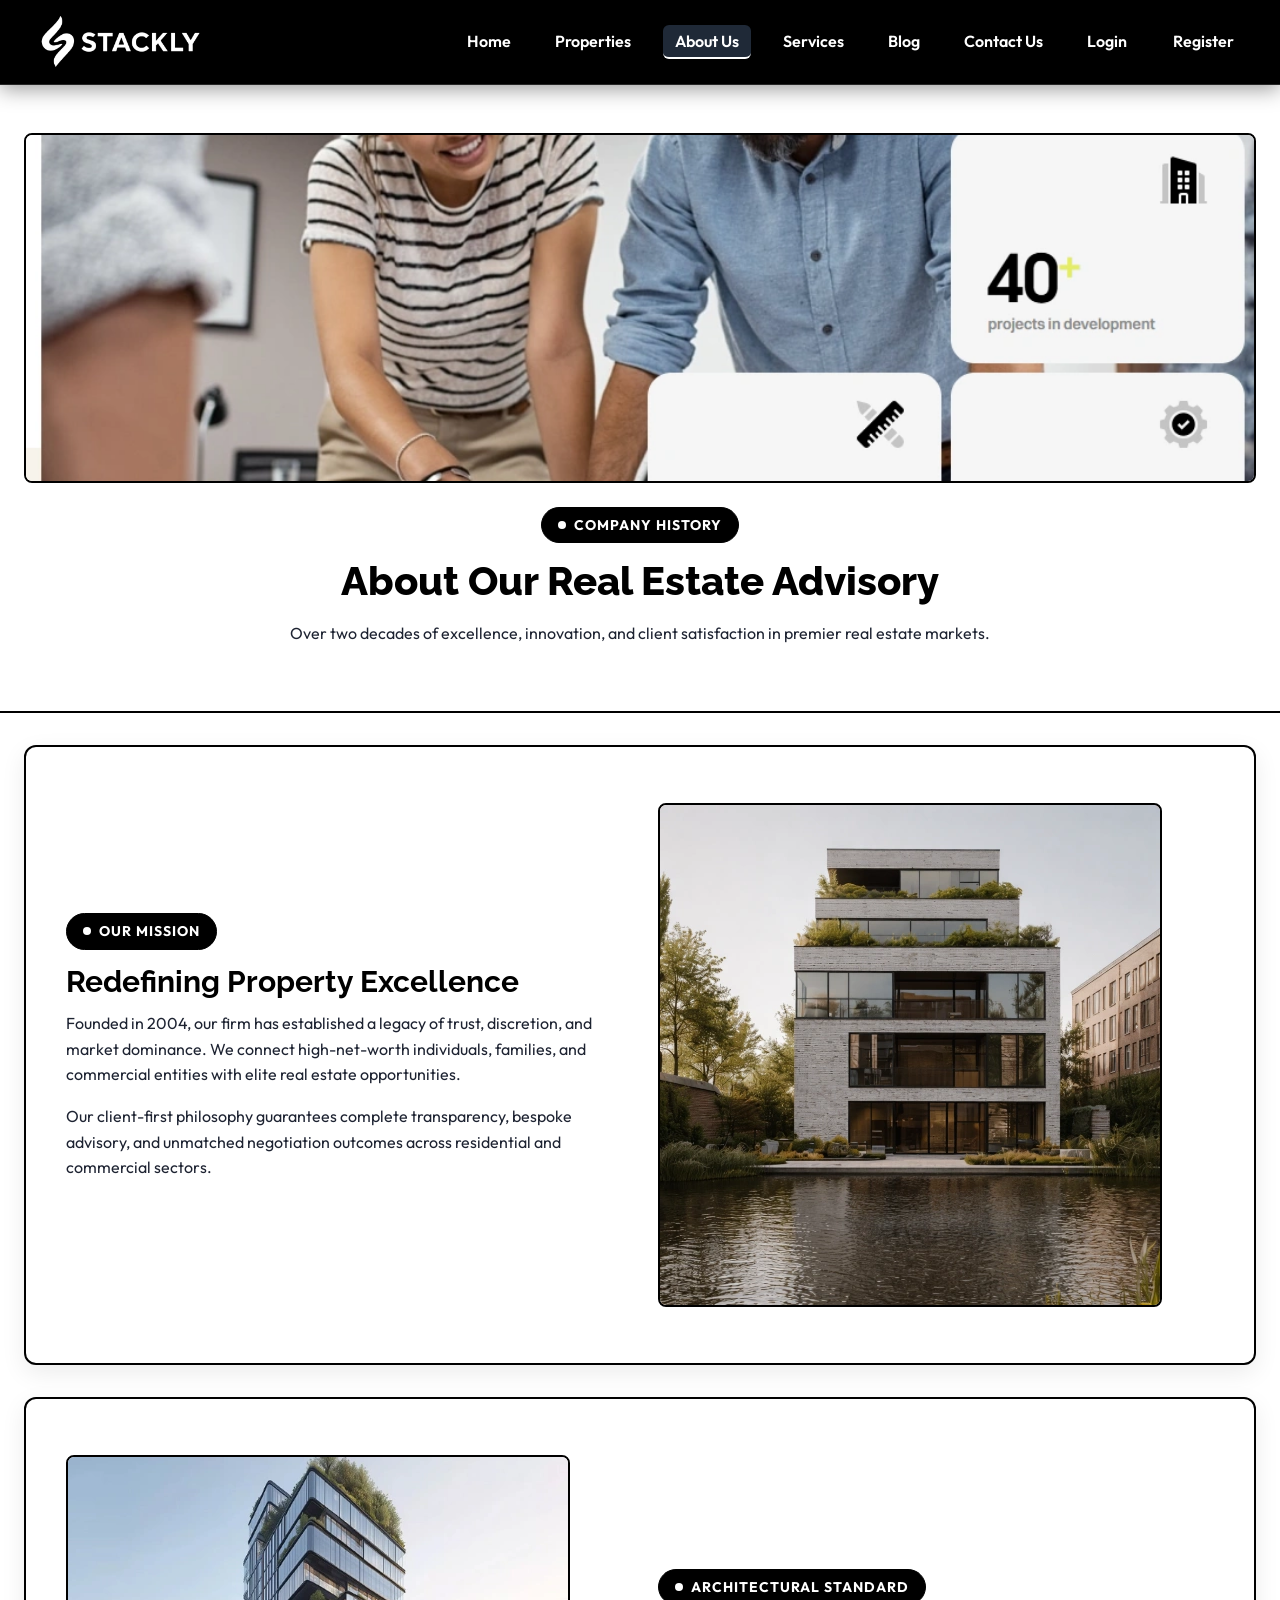
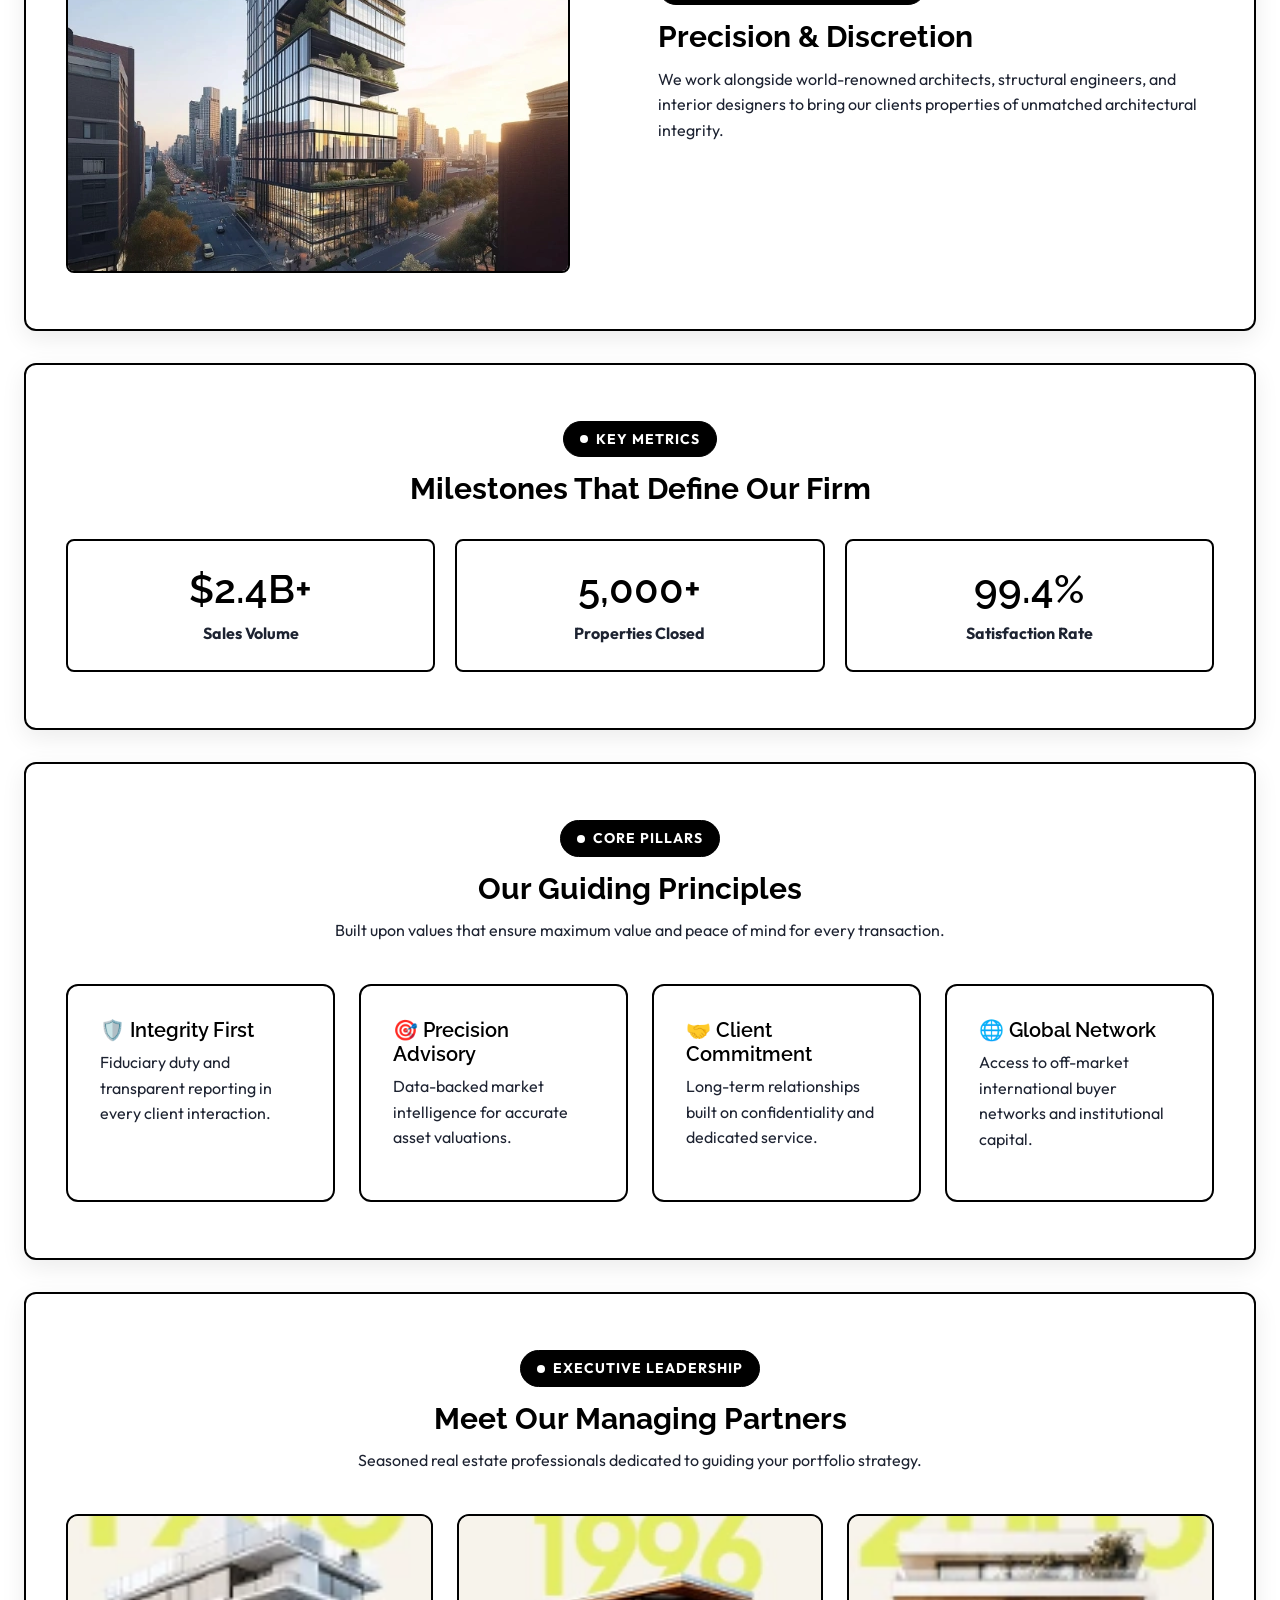
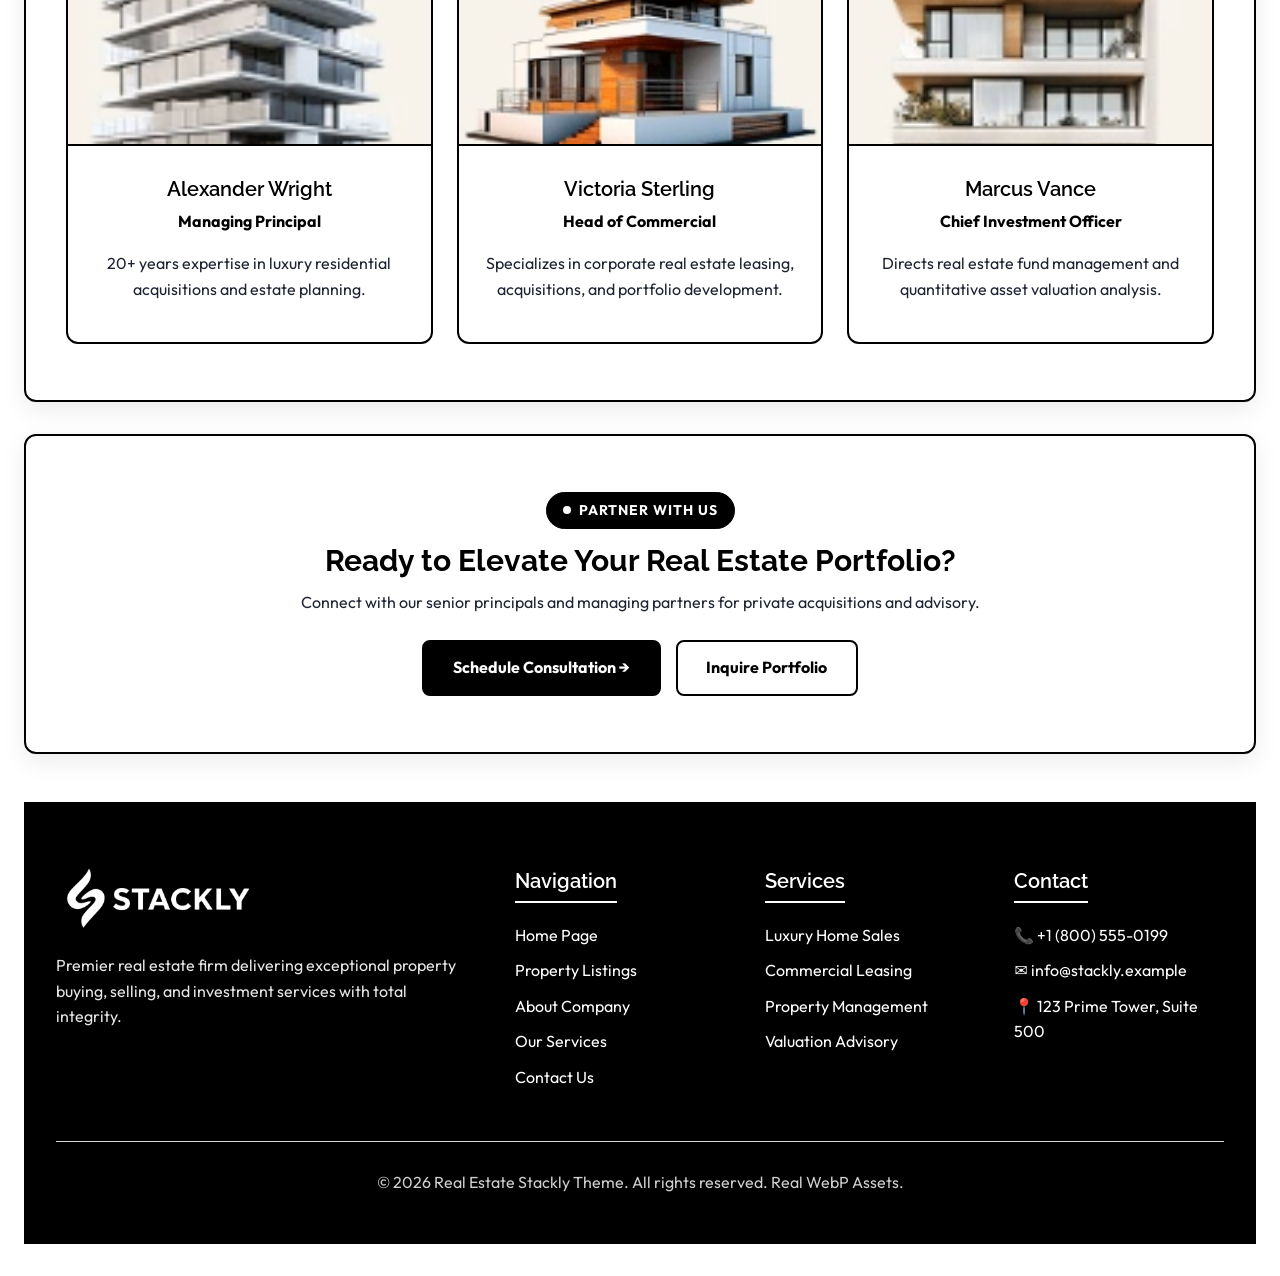
==== about.html @ 95598118 "Add files via upload" ====
<!DOCTYPE html>
<html lang="en">
<head>
    <meta charset="UTF-8">
    <meta name="viewport" content="width=device-width, initial-scale=1.0">
    <title>About Us - Stackly Real Estate</title>
    <link rel="stylesheet" href="style.css">
</head>
<body>

<div class="site-wrapper">

    

    <!-- SECTION 1: STICKY HEADER -->
    <header class="site-header">
        <div class="header-container">
            <a href="index.html">
                <img src="logo_0895.webp" alt="Stackly Real Estate Logo" class="site-logo-img">
            </a>

            <button class="mobile-nav-toggle" onclick="toggleMobileNav()" aria-label="Toggle Navigation" aria-expanded="false">&#9776;</button>

            <nav class="main-navigation" aria-label="Primary Menu">
                <ul>
                    <li><a href="index.html">Home</a></li>
                    <li><a href="properties.html">Properties</a></li>
                    <li><a href="about.html" class="active">About Us</a></li>
                    <li><a href="services.html">Services</a></li>
                    <li><a href="blog.html">Blog</a></li>
                    <li><a href="contact.html">Contact Us</a></li>
                    <li><a href="login.html">Login</a></li>
                    <li><a href="register.html" class="btn-primary">Register</a></li>
                </ul>
            </nav>
        </div>
    </header>

    <!-- SECTION 2: PAGE HEADER BANNER WITH REAL WEBP HERO -->
    <section class="page-header-banner">
        <img src="images/about_hero.webp" alt="About Hero" class="img-fluid" style="margin: 0 auto 1.5rem auto; max-height: 350px; width: 100%; object-fit: cover;">
        <div class="section-tag">
            <div></div>
            Company History
        </div>
        <h1>About Our Real Estate Advisory</h1>
        <p>Over two decades of excellence, innovation, and client satisfaction in premier real estate markets.</p>
    </section>

    <main class="site-main">

        <!-- SECTION 3: COMPANY MISSION BLOCK (REAL WEBP IMAGE) -->
        <section class="section-block">
            <div class="about-grid">
                <div>
                    <div class="section-tag">
                        <div></div>
                        Our Mission
                    </div>
                    <h2>Redefining Property Excellence</h2>
                    <p>Founded in 2004, our firm has established a legacy of trust, discretion, and market dominance. We connect high-net-worth individuals, families, and commercial entities with elite real estate opportunities.</p>
                    <p>Our client-first philosophy guarantees complete transparency, bespoke advisory, and unmatched negotiation outcomes across residential and commercial sectors.</p>
                </div>
                <div>
                    <img src="images/about_1.webp" alt="20+ Years Excellence" class="img-fluid">
                </div>
            </div>
        </section>

        <!-- SECTION 4: ARCHITECTURE & LEGACY (REAL WEBP IMAGE) -->
        <section class="section-block">
            <div class="about-grid">
                <div>
                    <img src="images/about_2.webp" alt="Architectural Mastery" class="img-fluid">
                </div>
                <div>
                    <div class="section-tag">
                        <div></div>
                        Architectural Standard
                    </div>
                    <h2>Precision & Discretion</h2>
                    <p>We work alongside world-renowned architects, structural engineers, and interior designers to bring our clients properties of unmatched architectural integrity.</p>
                </div>
            </div>
        </section>

        <!-- SECTION 5: STATS METRICS COUNTER -->
        <section class="section-block" style="text-align: center;">
            <div class="section-tag">
                <div></div>
                Key Metrics
            </div>
            <h2>Milestones That Define Our Firm</h2>
            <div style="display: grid; grid-template-columns: repeat(auto-fit, minmax(200px, 1fr)); gap: 20px; margin-top: 2rem;">
                <div style="border: 2px solid var(--color-gold); padding: 1.5rem; border-radius: 8px;">
                    <h3 style="font-size: 2.5rem; color: var(--color-gold);">$2.4B+</h3>
                    <p style="font-weight: 700; margin: 0;">Sales Volume</p>
                </div>
                <div style="border: 2px solid var(--color-gold); padding: 1.5rem; border-radius: 8px;">
                    <h3 style="font-size: 2.5rem; color: var(--color-gold);">5,000+</h3>
                    <p style="font-weight: 700; margin: 0;">Properties Closed</p>
                </div>
                <div style="border: 2px solid var(--color-gold); padding: 1.5rem; border-radius: 8px;">
                    <h3 style="font-size: 2.5rem; color: var(--color-gold);">99.4%</h3>
                    <p style="font-weight: 700; margin: 0;">Satisfaction Rate</p>
                </div>
            </div>
        </section>

        <!-- SECTION 6: CORE VALUES GRID -->
        <section class="section-block">
            <div class="section-title-wrap">
                <div class="section-tag">
                    <div></div>
                    Core Pillars
                </div>
                <h2>Our Guiding Principles</h2>
                <p>Built upon values that ensure maximum value and peace of mind for every transaction.</p>
            </div>

            <div class="services-grid">
                <div class="service-card">
                    <h3>🛡️ Integrity First</h3>
                    <p>Fiduciary duty and transparent reporting in every client interaction.</p>
                </div>
                <div class="service-card">
                    <h3>🎯 Precision Advisory</h3>
                    <p>Data-backed market intelligence for accurate asset valuations.</p>
                </div>
                <div class="service-card">
                    <h3>🤝 Client Commitment</h3>
                    <p>Long-term relationships built on confidentiality and dedicated service.</p>
                </div>
                <div class="service-card">
                    <h3>🌐 Global Network</h3>
                    <p>Access to off-market international buyer networks and institutional capital.</p>
                </div>
            </div>
        </section>

        <!-- SECTION 7: LEADERSHIP TEAM BLOCK (REAL WEBP PORTRAITS) -->
        <section class="section-block">
            <div class="section-title-wrap">
                <div class="section-tag">
                    <div></div>
                    Executive Leadership
                </div>
                <h2>Meet Our Managing Partners</h2>
                <p>Seasoned real estate professionals dedicated to guiding your portfolio strategy.</p>
            </div>

            <div class="team-grid">
                <div class="team-card">
                    <img src="images/team_1.webp" alt="Alexander Wright" class="card-img-top">
                    <div class="team-content">
                        <h3>Alexander Wright</h3>
                        <span>Managing Principal</span>
                        <p>20+ years expertise in luxury residential acquisitions and estate planning.</p>
                    </div>
                </div>

                <div class="team-card">
                    <img src="images/avatar_1.webp" alt="Victoria Sterling" class="card-img-top">
                    <div class="team-content">
                        <h3>Victoria Sterling</h3>
                        <span>Head of Commercial</span>
                        <p>Specializes in corporate real estate leasing, acquisitions, and portfolio development.</p>
                    </div>
                </div>

                <div class="team-card">
                    <img src="images/avatar_2.webp" alt="Marcus Vance" class="card-img-top">
                    <div class="team-content">
                        <h3>Marcus Vance</h3>
                        <span>Chief Investment Officer</span>
                        <p>Directs real estate fund management and quantitative asset valuation analysis.</p>
                    </div>
                </div>
            </div>
        </section>

        <!-- SECTION 8: CONSULTATION & PORTFOLIO CTA -->
        <section class="section-block animate-glow" style="text-align: center;">
            <div class="section-tag">
                <div></div>
                Partner With Us
            </div>
            <h2>Ready to Elevate Your Real Estate Portfolio?</h2>
            <p>Connect with our senior principals and managing partners for private acquisitions and advisory.</p>
            <div style="margin-top: 1.5rem; display: flex; gap: 15px; justify-content: center; flex-wrap: wrap;">
                <a href="404.html" class="btn-primary">Schedule Consultation &rarr;</a>
                <a href="404.html" class="btn-secondary">Inquire Portfolio</a>
            </div>
        </section>

        <!-- SECTION 9: SITE FOOTER WITH logo_0895.webp -->
        <footer class="site-footer">
            <div class="footer-container">
                <div class="footer-col">
                    <a href="index.html">
                        <img src="logo_0895.webp" alt="Stackly Real Estate Logo" class="footer-logo-img">
                    </a>
                    <p>Premier real estate firm delivering exceptional property buying, selling, and investment services with total integrity.</p>
                </div>

                <div class="footer-col">
                    <h3>Navigation</h3>
                    <ul>
                        <li><a href="index.html">Home Page</a></li>
                        <li><a href="properties.html">Property Listings</a></li>
                        <li><a href="about.html">About Company</a></li>
                        <li><a href="services.html">Our Services</a></li>
                        <li><a href="contact.html">Contact Us</a></li>
                    </ul>
                </div>

                <div class="footer-col">
                    <h3>Services</h3>
                    <ul>
                        <li><a href="404.html">Luxury Home Sales</a></li>
                        <li><a href="404.html">Commercial Leasing</a></li>
                        <li><a href="404.html">Property Management</a></li>
                        <li><a href="404.html">Valuation Advisory</a></li>
                    </ul>
                </div>

                <div class="footer-col">
                    <h3>Contact</h3>
                    <ul>
                        <li><a href="tel:+18005550199">📞 +1 (800) 555-0199</a></li>
                        <li><a href="mailto:info@realestate.example">✉️ info@stackly.example</a></li>
                        <li><a href="contact.html">📍 123 Prime Tower, Suite 500</a></li>
                    </ul>
                </div>
            </div>

            <div class="footer-bottom">
                <p>&copy; 2026 Real Estate Stackly Theme. All rights reserved. Real WebP Assets.</p>
            </div>
        </footer>

    </main>

</div>

<script src="main.js"></script>
</body>
</html>
---- style.css ----
/*
Theme Name: Real Estate Stackly Theme (White Page, Black Header & Footer)
Theme URI: https://example.com/realestate-theme
Author: Antigravity AI
Description: Multi-page real estate theme strictly using Black and White colors. White background for all pages and sections, solid Black sticky header and footer, Outfit/Raleway fonts, logo_0895.webp, PNG images, left dialer, and 320px screen width mobile responsiveness.
Version: 7.0.0
License: GNU General Public License v2 or later
Text Domain: realestate-theme
*/

/* ==========================================================================
   1. GOOGLE FONTS & COLOR VARIABLES
   ========================================================================== */
@import url('https://fonts.googleapis.com/css2?family=Outfit:wght@300;400;500;600;700;800&family=Raleway:wght@600;700;800;900&display=swap');

:root {
  /* COLOR PALETTE: Pure White Page Backgrounds, Solid Black Header/Footer & Accents */
  --color-page-bg: #ffffff;
  --color-card-bg: #ffffff;
  --color-card-subtle: #f9fafb;
  --color-header-bg: #000000;
  --color-footer-bg: #000000;
  --color-black: #000000;
  --color-text-main: #111827;
  --color-text-muted: #374151;
  --color-white: #ffffff;
  --color-border-black: #000000;
  --color-border-white: #ffffff;

  /* Legacy fallback variable aliases mapped to White / Black */
  --color-gold: #000000;
  --color-green: #000000;
  --color-black-card: #ffffff;

  /* FONTS */
  --font-heading: 'Raleway', system-ui, -apple-system, sans-serif;
  --font-body: 'Outfit', system-ui, -apple-system, sans-serif;

  /* UNIFORM TYPOGRAPHY SIZES */
  --font-size-h1: 2.5rem;   /* 40px */
  --font-size-h2: 1.85rem;  /* 30px */
  --font-size-h3: 1.25rem;  /* 20px */
  --font-size-p: 1.0rem;    /* 16px */
  --font-size-small: 0.875rem; /* 14px */

  /* LAYOUT SPACING */
  --section-padding: 3.5rem 1.5rem;
  --section-gap: 2rem;
  --border-radius: 12px;
  --transition-smooth: all 0.3s cubic-bezier(0.4, 0, 0.2, 1);
}

/* ==========================================================================
   2. KEYFRAME ANIMATIONS ENGINE
   ========================================================================== */
@keyframes fadeInUp {
  from {
    opacity: 0;
    transform: translateY(24px);
  }
  to {
    opacity: 1;
    transform: translateY(0);
  }
}

@keyframes glowPulse {
  0%, 100% {
    box-shadow: 0 0 10px rgba(0, 0, 0, 0.15);
  }
  50% {
    box-shadow: 0 0 25px rgba(0, 0, 0, 0.35);
  }
}

.animate-fade-in {
  animation: fadeInUp 0.8s cubic-bezier(0.4, 0, 0.2, 1) forwards;
}

.animate-glow {
  animation: glowPulse 3s infinite ease-in-out;
}

.hover-lift {
  transition: var(--transition-smooth);
}

.hover-lift:hover {
  transform: translateY(-6px);
  box-shadow: 0 14px 30px rgba(0, 0, 0, 0.15);
}

/* ==========================================================================
   3. RESET & WHITE PAGE BODY STYLING
   ========================================================================== */
* {
  box-sizing: border-box;
  margin: 0;
  padding: 0;
  font-family: var(--font-body);
}

html {
  scroll-behavior: smooth;
  background-color: var(--color-page-bg);
  overflow-x: clip;
}

body {
  background-color: var(--color-page-bg);
  color: var(--color-text-main);
  line-height: 1.6;
  font-size: var(--font-size-p);
  overflow-x: clip;
  position: relative;
  width: 100%;
  min-height: 100vh;
}

/* TRANSPARENT STACKLY LOGO WATERMARK ON WHITE BACKGROUND */
body::before {
  content: "";
  position: fixed;
  top: 50%;
  left: 50%;
  transform: translate(-50%, -50%);
  width: 900px;
  height: 900px;
  background-image: url('logo_0895.webp');
  background-repeat: no-repeat;
  background-position: center;
  background-size: contain;
  opacity: 0.03;
  filter: invert(1);
  pointer-events: none;
  z-index: 0;
}

.site-wrapper {
  position: relative;
  z-index: 1;
  width: 100%;
  overflow-x: clip;
  overflow-y: visible;
  background-color: var(--color-page-bg);
}

/* Typography Hierarchy */
h1, h2, h3, h4, h5, h6 {
  font-family: var(--font-heading);
  line-height: 1.2;
  color: var(--color-black);
}

h1 {
  font-size: var(--font-size-h1);
  font-weight: 800;
  color: var(--color-black);
  margin-bottom: 1rem;
}

h2 {
  font-size: var(--font-size-h2);
  font-weight: 700;
  color: var(--color-black);
  margin-bottom: 0.75rem;
}

h3 {
  font-size: var(--font-size-h3);
  font-weight: 600;
  color: var(--color-black);
  margin-bottom: 0.5rem;
}

p {
  font-size: var(--font-size-p);
  color: var(--color-text-main);
  opacity: 0.95;
  margin-bottom: 1rem;
}

a {
  color: var(--color-black);
  text-decoration: none;
  transition: var(--transition-smooth);
}

a:hover, a:active {
  color: var(--color-black);
  text-decoration: underline;
}

a:focus, button:focus, input:focus, textarea:focus, select:focus {
  outline: 2px solid var(--color-black) !important;
  outline-offset: 2px;
}

/* Buttons */
.btn-primary, .theme-btn {
  display: inline-block;
  background-color: var(--color-black);
  color: var(--color-white);
  padding: 0.85rem 1.8rem;
  border-radius: 8px;
  font-weight: 700;
  font-size: var(--font-size-p);
  border: 2px solid var(--color-black);
  cursor: pointer;
  transition: var(--transition-smooth);
  text-align: center;
}

.btn-primary:hover, .btn-primary:active, .theme-btn:hover {
  background-color: var(--color-white);
  color: var(--color-black);
  border-color: var(--color-black);
  transform: translateY(-2px);
}

.btn-secondary {
  display: inline-block;
  background-color: var(--color-white);
  color: var(--color-black);
  padding: 0.85rem 1.8rem;
  border-radius: 8px;
  font-weight: 700;
  font-size: var(--font-size-p);
  border: 2px solid var(--color-black);
  cursor: pointer;
  transition: var(--transition-smooth);
  text-align: center;
}

.btn-secondary:hover, .btn-secondary:active {
  background-color: var(--color-black);
  color: var(--color-white);
  border-color: var(--color-black);
  transform: translateY(-2px);
}

/* ==========================================================================
   4. STICKY HEADER - SOLID BLACK FOR EVERY PAGE
   ========================================================================== */
.site-header {
  position: -webkit-sticky;
  position: sticky;
  top: 0;
  left: 0;
  right: 0;
  z-index: 9999;
  background-color: var(--color-header-bg);
  border-bottom: 1px solid rgba(255, 255, 255, 0.15);
  box-shadow: 0 4px 20px rgba(0, 0, 0, 0.4);
  width: 100%;
  transition: background-color 0.25s ease, box-shadow 0.25s ease, border-color 0.25s ease;
}

.site-header.is-scrolled {
  background-color: rgba(0, 0, 0, 0.98);
  backdrop-filter: blur(10px);
  -webkit-backdrop-filter: blur(10px);
  box-shadow: 0 8px 30px rgba(0, 0, 0, 0.65);
  border-bottom: 1px solid rgba(255, 255, 255, 0.25);
}

.header-container {
  max-width: 1280px;
  margin: 0 auto;
  padding: 1rem 2rem;
  display: flex;
  justify-content: space-between;
  align-items: center;
}

.site-logo-img {
  height: 52px;
  width: auto;
  display: block;
  filter: brightness(0) invert(1);
  transition: var(--transition-smooth);
}

.site-logo-img:hover {
  opacity: 0.9;
  transform: scale(1.03);
  filter: brightness(0) invert(1) drop-shadow(0 0 4px rgba(255, 255, 255, 0.5));
}

.main-navigation ul {
  display: flex;
  list-style: none;
  gap: 1.25rem;
  align-items: center;
}

.main-navigation a {
  font-size: var(--font-size-p);
  font-weight: 600;
  color: var(--color-white);
  padding: 6px 12px;
  border-radius: 6px;
}

.main-navigation a:hover,
.main-navigation a.active {
  color: var(--color-white);
  background-color: #1f2937;
  border-bottom: 2px solid var(--color-white);
  text-decoration: none;
}

.mobile-nav-toggle {
  display: none;
  background: transparent;
  border: 2px solid var(--color-white);
  color: var(--color-white);
  font-size: 1.5rem;
  padding: 6px 12px;
  border-radius: 6px;
  cursor: pointer;
}

/* ==========================================================================
   5. LEFT-SIDE HOME MENU / QUICK DIALER
   ========================================================================== */
.left-dialer-menu {
  position: fixed;
  left: 20px;
  top: 50%;
  transform: translateY(-50%);
  z-index: 999;
  display: flex;
  flex-direction: column;
  gap: 12px;
  background-color: var(--color-black);
  padding: 12px;
  border-radius: 12px;
  border: 2px solid var(--color-white);
  box-shadow: 0 10px 30px rgba(0, 0, 0, 0.4);
}

.dialer-btn {
  width: 48px;
  height: 48px;
  background-color: var(--color-black);
  color: var(--color-white);
  border: 1px solid var(--color-white);
  border-radius: 8px;
  display: flex;
  align-items: center;
  justify-content: center;
  font-size: 1.25rem;
  transition: var(--transition-smooth);
  position: relative;
}

.dialer-btn:hover, .dialer-btn:active, .dialer-btn:focus {
  background-color: var(--color-white);
  color: var(--color-black);
}

.dialer-btn .tooltip {
  position: absolute;
  left: 60px;
  background-color: var(--color-black);
  color: var(--color-white);
  padding: 6px 12px;
  border-radius: 6px;
  font-size: var(--font-size-small);
  white-space: nowrap;
  opacity: 0;
  visibility: hidden;
  transition: var(--transition-smooth);
  border: 1px solid var(--color-white);
  pointer-events: none;
}

.dialer-btn:hover .tooltip {
  opacity: 1;
  visibility: visible;
}

/* ==========================================================================
   6. WHITE PAGE SECTIONS & CARDS
   ========================================================================== */
.page-header-banner {
  background-color: var(--color-page-bg);
  border-bottom: 2px solid var(--color-black);
  padding: 3rem 1.5rem;
  text-align: center;
}

.site-main {
  max-width: 1280px;
  margin: 0 auto;
  padding: var(--section-gap) 1.5rem;
  background-color: var(--color-page-bg);
}

.section-block {
  background-color: var(--color-card-bg);
  padding: 3.5rem 2.5rem;
  border-radius: var(--border-radius);
  margin-bottom: var(--section-gap);
  border: 2px solid var(--color-border-black);
  box-shadow: 0 8px 24px rgba(0, 0, 0, 0.08);
  position: relative;
  overflow: hidden;
}

.section-tag {
  display: inline-flex;
  align-items: center;
  gap: 8px;
  background-color: var(--color-black);
  color: var(--color-white);
  padding: 6px 16px;
  border-radius: 20px;
  font-size: var(--font-size-small);
  font-weight: 700;
  text-transform: uppercase;
  letter-spacing: 1px;
  margin-bottom: 14px;
  border: 1px solid var(--color-black);
}

.section-tag div {
  width: 8px;
  height: 8px;
  background-color: var(--color-white);
  border-radius: 50%;
}

.section-title-wrap {
  text-align: center;
  max-width: 750px;
  margin: 0 auto 2.5rem auto;
}

.img-fluid {
  max-width: 100%;
  height: auto;
  border-radius: 8px;
  border: 2px solid var(--color-black);
  display: block;
}

.card-img-top {
  width: 100%;
  height: 230px;
  object-fit: cover;
  border-bottom: 2px solid var(--color-black);
}

/* GRIDS */
.properties-grid, .categories-grid, .news-grid {
  display: grid;
  grid-template-columns: repeat(auto-fit, minmax(300px, 1fr));
  gap: 24px;
}

.featured-property-card, .property-card, .category-card, .news-card {
  background-color: var(--color-card-bg);
  border: 2px solid var(--color-black);
  border-radius: var(--border-radius);
  overflow: hidden;
  transition: var(--transition-smooth);
  display: flex;
  flex-direction: column;
}

.featured-property-card:hover, .property-card:hover, .category-card:hover, .news-card:hover {
  transform: translateY(-6px);
  box-shadow: 0 12px 30px rgba(0, 0, 0, 0.15);
}

.property-info {
  padding: 1.5rem;
  display: flex;
  flex-direction: column;
  flex: 1;
}

.property-location {
  display: flex;
  align-items: center;
  gap: 8px;
  color: var(--color-black);
  font-weight: 700;
  font-size: var(--font-size-small);
  margin-bottom: 10px;
}

.property-spec-grid, .property-specs {
  display: grid;
  grid-template-columns: repeat(4, 1fr);
  gap: 8px;
  background-color: var(--color-card-subtle);
  padding: 10px;
  border-radius: 6px;
  margin-bottom: 1rem;
  border: 1px solid var(--color-black);
  text-align: center;
  font-size: var(--font-size-small);
  color: var(--color-black);
}

.property-price {
  font-size: 1.5rem;
  font-weight: 800;
  color: var(--color-black);
  margin-bottom: 0.5rem;
}

.property-view-btn {
  display: inline-flex;
  align-items: center;
  justify-content: center;
  gap: 8px;
  width: 100%;
  background-color: var(--color-black);
  color: var(--color-white);
  padding: 10px 16px;
  border-radius: 6px;
  font-weight: 700;
  margin-top: 10px;
  border: 1px solid var(--color-black);
}

.property-view-btn:hover {
  background-color: var(--color-white);
  color: var(--color-black);
  border: 1px solid var(--color-black);
  text-decoration: none;
}

.why-choose-grid, .services-grid {
  display: grid;
  grid-template-columns: repeat(auto-fit, minmax(260px, 1fr));
  gap: 24px;
}

.why-choose-card, .service-card {
  background-color: var(--color-card-bg);
  padding: 2rem;
  border-radius: var(--border-radius);
  border: 2px solid var(--color-black);
  transition: var(--transition-smooth);
}

.why-choose-card:hover, .service-card:hover {
  transform: translateY(-4px);
  box-shadow: 0 10px 25px rgba(0, 0, 0, 0.12);
}

.why-card-icon {
  font-size: 2.2rem;
  color: var(--color-black);
  margin-bottom: 1rem;
}

.process-wrapper {
  display: grid;
  grid-template-columns: repeat(auto-fit, minmax(180px, 1fr));
  gap: 20px;
  position: relative;
  margin-top: 2rem;
}

.process-item {
  background-color: var(--color-card-bg);
  border: 2px solid var(--color-black);
  padding: 2rem 1.25rem;
  border-radius: var(--border-radius);
  text-align: center;
  transition: var(--transition-smooth);
}

.process-item:hover {
  transform: translateY(-4px);
}

.process-icon {
  font-size: 2.5rem;
  color: var(--color-black);
  margin-bottom: 1rem;
}

.team-grid {
  display: grid;
  grid-template-columns: repeat(auto-fit, minmax(240px, 1fr));
  gap: 24px;
}

.team-card {
  background-color: var(--color-card-bg);
  border: 2px solid var(--color-black);
  border-radius: var(--border-radius);
  overflow: hidden;
  text-align: center;
  transition: var(--transition-smooth);
}

.team-card:hover {
  transform: translateY(-6px);
  box-shadow: 0 12px 30px rgba(0, 0, 0, 0.15);
}

.team-image img {
  width: 100%;
  height: 250px;
  object-fit: cover;
  border-bottom: 2px solid var(--color-black);
}

.team-content {
  padding: 1.5rem;
}

.team-content span {
  color: var(--color-black);
  font-weight: 700;
  display: block;
  margin-bottom: 1rem;
}

.team-social {
  display: flex;
  justify-content: center;
  gap: 12px;
}

.team-social a {
  width: 36px;
  height: 36px;
  border: 1px solid var(--color-black);
  border-radius: 50%;
  display: flex;
  align-items: center;
  justify-content: center;
  color: var(--color-black);
}

.team-social a:hover {
  background-color: var(--color-black);
  color: var(--color-white);
  text-decoration: none;
}

.about-grid, .contact-grid, .auth-grid {
  display: grid;
  grid-template-columns: 1fr 1fr;
  gap: 36px;
  align-items: center;
}

.auth-container {
  max-width: 500px;
  margin: 0 auto;
  background-color: var(--color-card-bg);
  border: 2px solid var(--color-black);
  border-radius: var(--border-radius);
  padding: 2.5rem;
  box-shadow: 0 10px 30px rgba(0, 0, 0, 0.1);
}

.form-group {
  margin-bottom: 1.25rem;
}

.form-group label {
  display: block;
  margin-bottom: 0.5rem;
  font-weight: 600;
  color: var(--color-black);
}

.form-control {
  width: 100%;
  padding: 12px 16px;
  background-color: var(--color-page-bg);
  color: var(--color-text-main);
  border: 2px solid var(--color-black);
  border-radius: 8px;
  font-size: var(--font-size-p);
  transition: var(--transition-smooth);
}

.form-control:focus {
  background-color: var(--color-page-bg);
  color: var(--color-text-main);
  border-color: var(--color-black);
  box-shadow: 0 0 10px rgba(0, 0, 0, 0.2);
}

.role-selector {
  display: flex;
  gap: 10px;
  margin-bottom: 1.5rem;
}

.role-option {
  flex: 1;
  text-align: center;
  padding: 10px;
  border: 2px solid var(--color-black);
  border-radius: 8px;
  cursor: pointer;
  font-weight: 700;
  color: var(--color-black);
  transition: var(--transition-smooth);
}

.role-option.active, .role-option:hover {
  background-color: var(--color-black);
  color: var(--color-white);
}

/* ==========================================================================
   7. FOOTER - SOLID BLACK FOR EVERY PAGE
   ========================================================================== */
.site-footer {
  background-color: var(--color-footer-bg);
  border-top: 3px solid var(--color-black);
  padding: 4rem 2rem 2rem 2rem;
  margin-top: 3rem;
  color: var(--color-white);
}

.footer-container {
  max-width: 1280px;
  margin: 0 auto;
  display: grid;
  grid-template-columns: 2fr 1fr 1fr 1fr;
  gap: 40px;
  margin-bottom: 2.5rem;
}

.footer-logo-img {
  height: 60px;
  width: auto;
  margin-bottom: 1rem;
  filter: brightness(0) invert(1);
  transition: var(--transition-smooth);
}

.footer-logo-img:hover {
  filter: brightness(0) invert(1) drop-shadow(0 0 4px rgba(255, 255, 255, 0.5));
}

.footer-col h3 {
  color: var(--color-white);
  margin-bottom: 1.2rem;
  border-bottom: 2px solid var(--color-white);
  padding-bottom: 8px;
  display: inline-block;
}

.footer-col p {
  color: var(--color-white);
  opacity: 0.9;
}

.footer-col ul {
  list-style: none;
}

.footer-col ul li {
  margin-bottom: 10px;
}

.footer-col a {
  color: var(--color-white);
}

.footer-col a:hover {
  color: var(--color-white);
  text-decoration: underline;
}

.footer-bottom {
  max-width: 1280px;
  margin: 0 auto;
  text-align: center;
  padding-top: 1.8rem;
  border-top: 1px solid var(--color-white);
  font-size: var(--font-size-small);
  color: var(--color-white);
  opacity: 0.85;
}

.footer-bottom p {
  color: var(--color-white);
}

/* ==========================================================================
   8. MOBILE RESPONSIVE BREAKPOINTS (320px START SCREEN FOR ALL PAGES)
   ========================================================================== */
@media (max-width: 1024px) {
  .footer-container, .about-grid, .contact-grid, .auth-grid {
    grid-template-columns: 1fr;
  }
}

@media (max-width: 992px) {
  .mobile-nav-toggle {
    display: flex;
    align-items: center;
    justify-content: center;
    background: transparent;
    border: 2px solid var(--color-white);
    color: var(--color-white);
    font-size: 1.6rem;
    line-height: 1;
    width: 44px;
    height: 44px;
    border-radius: 8px;
    cursor: pointer;
    transition: var(--transition-smooth);
    z-index: 100002;
  }

  .mobile-nav-toggle:hover {
    background: rgba(255, 255, 255, 0.15);
    color: var(--color-white);
  }

  /* Body scroll lock when full-screen menu is open */
  body.nav-menu-open {
    overflow: hidden !important;
    touch-action: none;
  }

  /* Hide dialer menu when full screen menu is open */
  body.nav-menu-open .left-dialer-menu {
    display: none !important;
  }

  /* Fixed close button state when menu is open */
  body.nav-menu-open .mobile-nav-toggle {
    position: fixed !important;
    top: 1.25rem !important;
    right: 1.5rem !important;
    background: rgba(255, 255, 255, 0.12) !important;
    border: 2px solid #ffffff !important;
    border-radius: 50% !important;
    width: 48px !important;
    height: 48px !important;
    font-size: 2rem !important;
    color: #ffffff !important;
    z-index: 100002 !important;
    box-shadow: 0 4px 20px rgba(0, 0, 0, 0.6) !important;
  }

  body.nav-menu-open .mobile-nav-toggle:hover {
    background: #ffffff !important;
    color: #000000 !important;
    transform: rotate(90deg);
  }

  .main-navigation {
    display: none;
  }

  .main-navigation.is-open {
    display: flex !important;
    flex-direction: column !important;
    justify-content: space-between !important;
    align-items: center !important;
    position: fixed !important;
    inset: 0 !important;
    top: 0 !important;
    left: 0 !important;
    width: 100vw !important;
    width: 100% !important;
    height: 100vh !important;
    height: 100dvh !important;
    background: #000000 !important;
    z-index: 100000 !important;
    padding: 2.5rem 1.5rem 2rem 1.5rem !important;
    margin: 0 !important;
    overflow-y: auto !important;
    -webkit-overflow-scrolling: touch;
    box-sizing: border-box !important;
    animation: fullScreenNavFade 0.3s cubic-bezier(0.16, 1, 0.3, 1) forwards;
  }

  @keyframes fullScreenNavFade {
    from {
      opacity: 0;
      transform: scale(0.98);
    }
    to {
      opacity: 1;
      transform: scale(1);
    }
  }

  /* Stackly Luxury Logo at Top of Full Screen Nav */
  .main-navigation.is-open::before {
    content: "";
    display: block;
    width: 180px;
    height: 52px;
    background-image: url('logo_0895.webp');
    background-repeat: no-repeat;
    background-position: center;
    background-size: contain;
    filter: brightness(0) invert(1);
    margin: 0.5rem auto 1.5rem auto;
    flex-shrink: 0;
  }

  .main-navigation.is-open ul {
    display: flex !important;
    flex-direction: column !important;
    align-items: center !important;
    justify-content: center !important;
    gap: 1.15rem !important;
    list-style: none !important;
    width: 100% !important;
    max-width: 480px !important;
    margin: auto 0 !important;
    padding: 0 !important;
    text-align: center !important;
  }

  .main-navigation.is-open li {
    width: 100% !important;
    text-align: center !important;
    margin: 0 !important;
  }

  .main-navigation.is-open a {
    font-family: var(--font-heading) !important;
    font-size: clamp(1.25rem, 4vw, 1.85rem) !important;
    font-weight: 700 !important;
    color: #ffffff !important;
    padding: 8px 24px !important;
    display: inline-block !important;
    border-radius: 8px !important;
    text-decoration: none !important;
    letter-spacing: 0.02em !important;
    transition: var(--transition-smooth) !important;
    position: relative;
  }

  .main-navigation.is-open a:hover,
  .main-navigation.is-open a.active {
    background-color: rgba(255, 255, 255, 0.15) !important;
    color: #ffffff !important;
    border-bottom: 2px solid #ffffff !important;
    transform: translateY(-2px);
  }

  .main-navigation.is-open a.btn-primary {
    background-color: #ffffff !important;
    color: #000000 !important;
    border: 2px solid #ffffff !important;
    padding: 12px 36px !important;
    border-radius: 999px !important;
    font-size: clamp(1.1rem, 3.5vw, 1.35rem) !important;
    font-weight: 800 !important;
    margin-top: 0.5rem !important;
    box-shadow: 0 4px 15px rgba(255, 255, 255, 0.25) !important;
  }

  .main-navigation.is-open a.btn-primary:hover {
    background-color: #000000 !important;
    color: #ffffff !important;
    border-color: #ffffff !important;
  }

  /* Concierge footer inside Full Screen Nav */
  .main-navigation.is-open::after {
    content: "STACKLY LUXURY REAL ESTATE \A 📞 +1 (800) 555-0199 · INFO@STACKLY.EXAMPLE";
    white-space: pre-line;
    display: block;
    font-family: var(--font-body);
    font-size: 0.78rem;
    font-weight: 600;
    letter-spacing: 0.14em;
    text-transform: uppercase;
    color: #9ca3af;
    margin-top: 1.5rem;
    text-align: center;
    line-height: 1.6;
    flex-shrink: 0;
  }

  .left-dialer-menu {
    bottom: 15px;
    top: auto;
    left: 50%;
    transform: translateX(-50%);
    flex-direction: row;
    width: auto;
    padding: 8px;
  }
  .dialer-btn .tooltip {
    display: none;
  }
}

/* Landscape / Compact Height Mobile adjustments for Full Screen Menu */
@media (max-width: 992px) and (max-height: 650px) {
  .main-navigation.is-open {
    padding: 1.25rem 1rem !important;
    justify-content: flex-start !important;
  }
  .main-navigation.is-open::before {
    height: 36px !important;
    margin: 0 auto 0.75rem auto !important;
  }
  .main-navigation.is-open ul {
    gap: 0.6rem !important;
    margin: 0 auto !important;
  }
  .main-navigation.is-open a {
    font-size: 1.15rem !important;
    padding: 4px 12px !important;
  }
  .main-navigation.is-open a.btn-primary {
    padding: 8px 24px !important;
    font-size: 1rem !important;
    margin-top: 0.25rem !important;
  }
  .main-navigation.is-open::after {
    margin-top: 1rem !important;
    font-size: 0.7rem !important;
  }
}

/* 480px and 320px Screen Width Mobile Responsiveness */
@media (max-width: 480px) {
  :root {
    --font-size-h1: 1.75rem;
    --font-size-h2: 1.4rem;
    --font-size-h3: 1.15rem;
    --font-size-p: 0.95rem;
  }

  .header-container {
    padding: 0.6rem 1rem;
  }

  .site-logo-img {
    height: 42px;
  }

  .section-block {
    padding: 2rem 1.2rem;
  }

  .properties-grid, .categories-grid, .news-grid, .why-choose-grid, .services-grid, .team-grid {
    grid-template-columns: 1fr;
  }

  .property-spec-grid {
    grid-template-columns: repeat(2, 1fr);
  }

  .process-wrapper {
    grid-template-columns: 1fr;
  }

  .auth-container {
    padding: 1.5rem 1rem;
  }
}

@media (max-width: 360px) {
  :root {
    --font-size-h1: 1.5rem;
    --font-size-h2: 1.25rem;
  }

  .section-block {
    padding: 1.5rem 0.8rem;
    border-radius: 8px;
  }

  .btn-primary, .btn-secondary, .theme-btn {
    padding: 0.75rem 1.2rem;
    font-size: 0.9rem;
    width: 100%;
  }

  .property-spec-grid {
    grid-template-columns: 1fr;
  }

  .left-dialer-menu {
    gap: 6px;
    padding: 6px;
  }

  .dialer-btn {
    width: 40px;
    height: 40px;
    font-size: 1rem;
  }
}
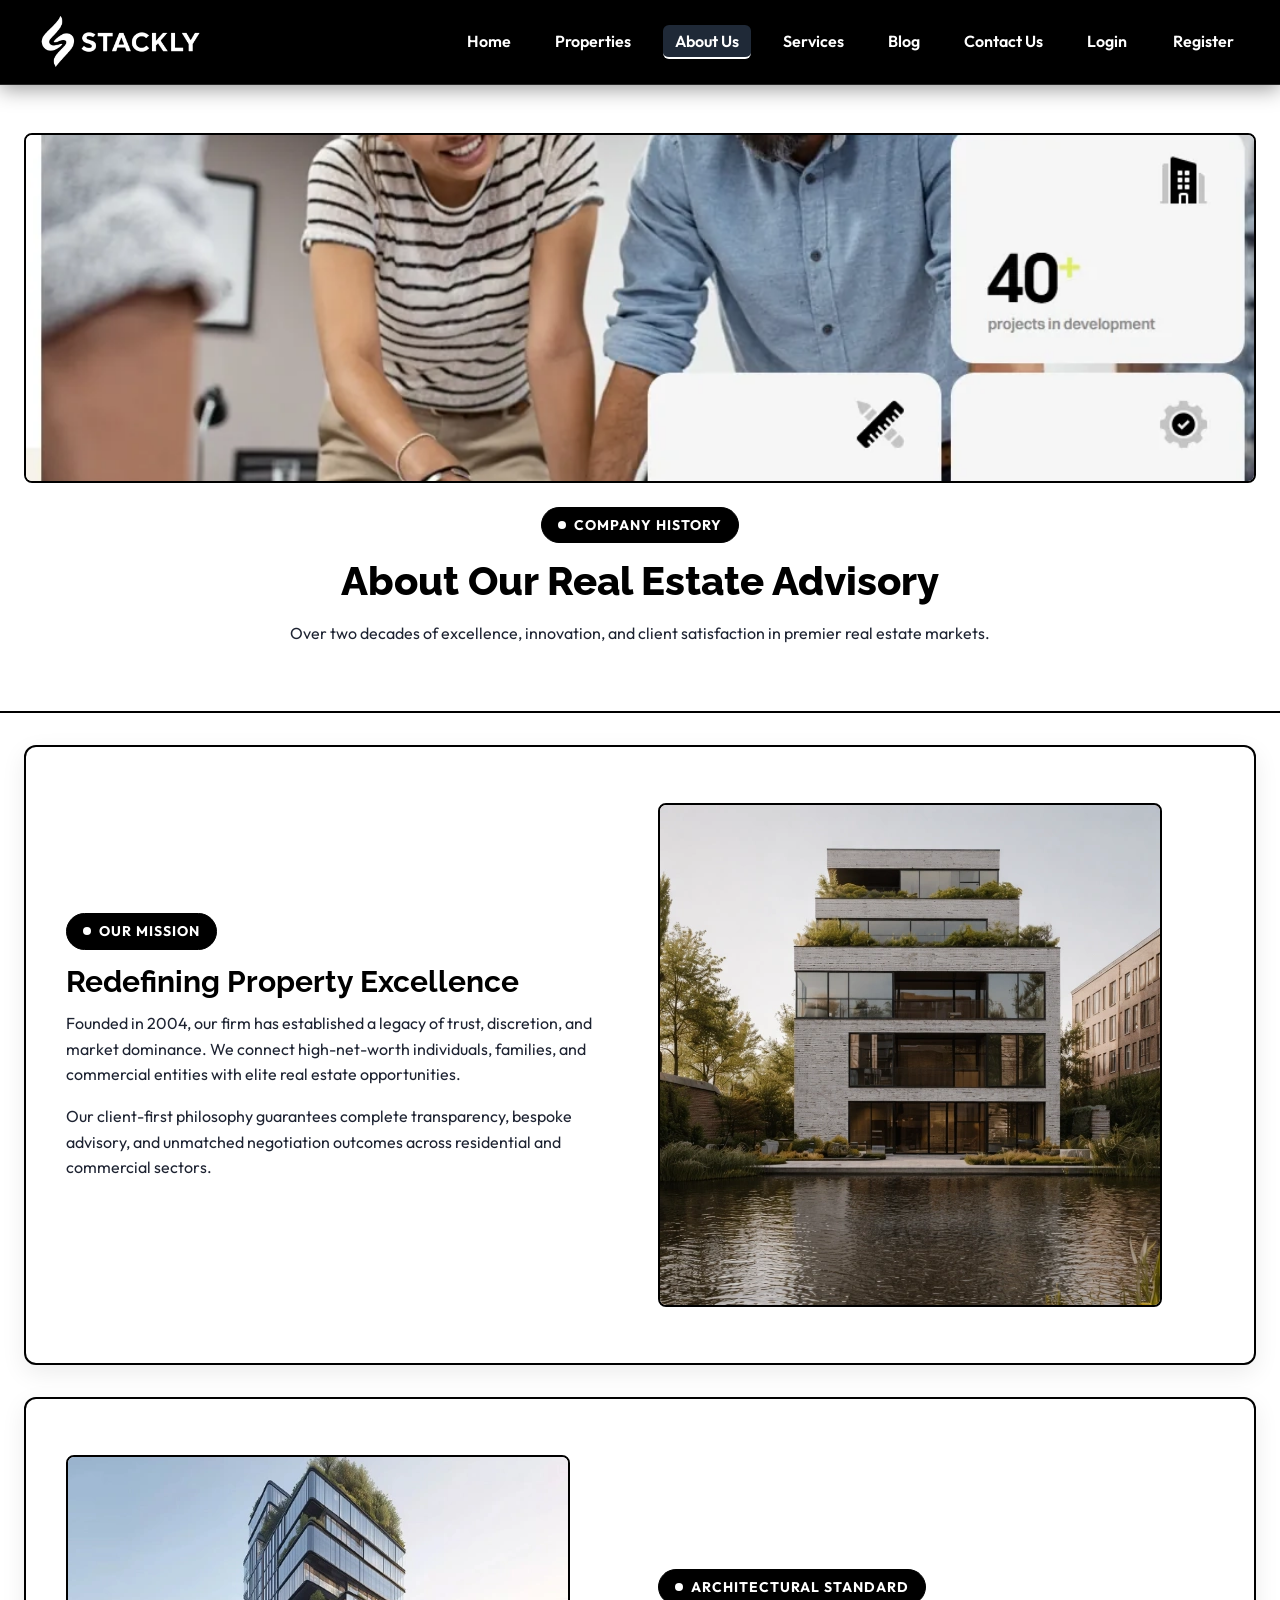
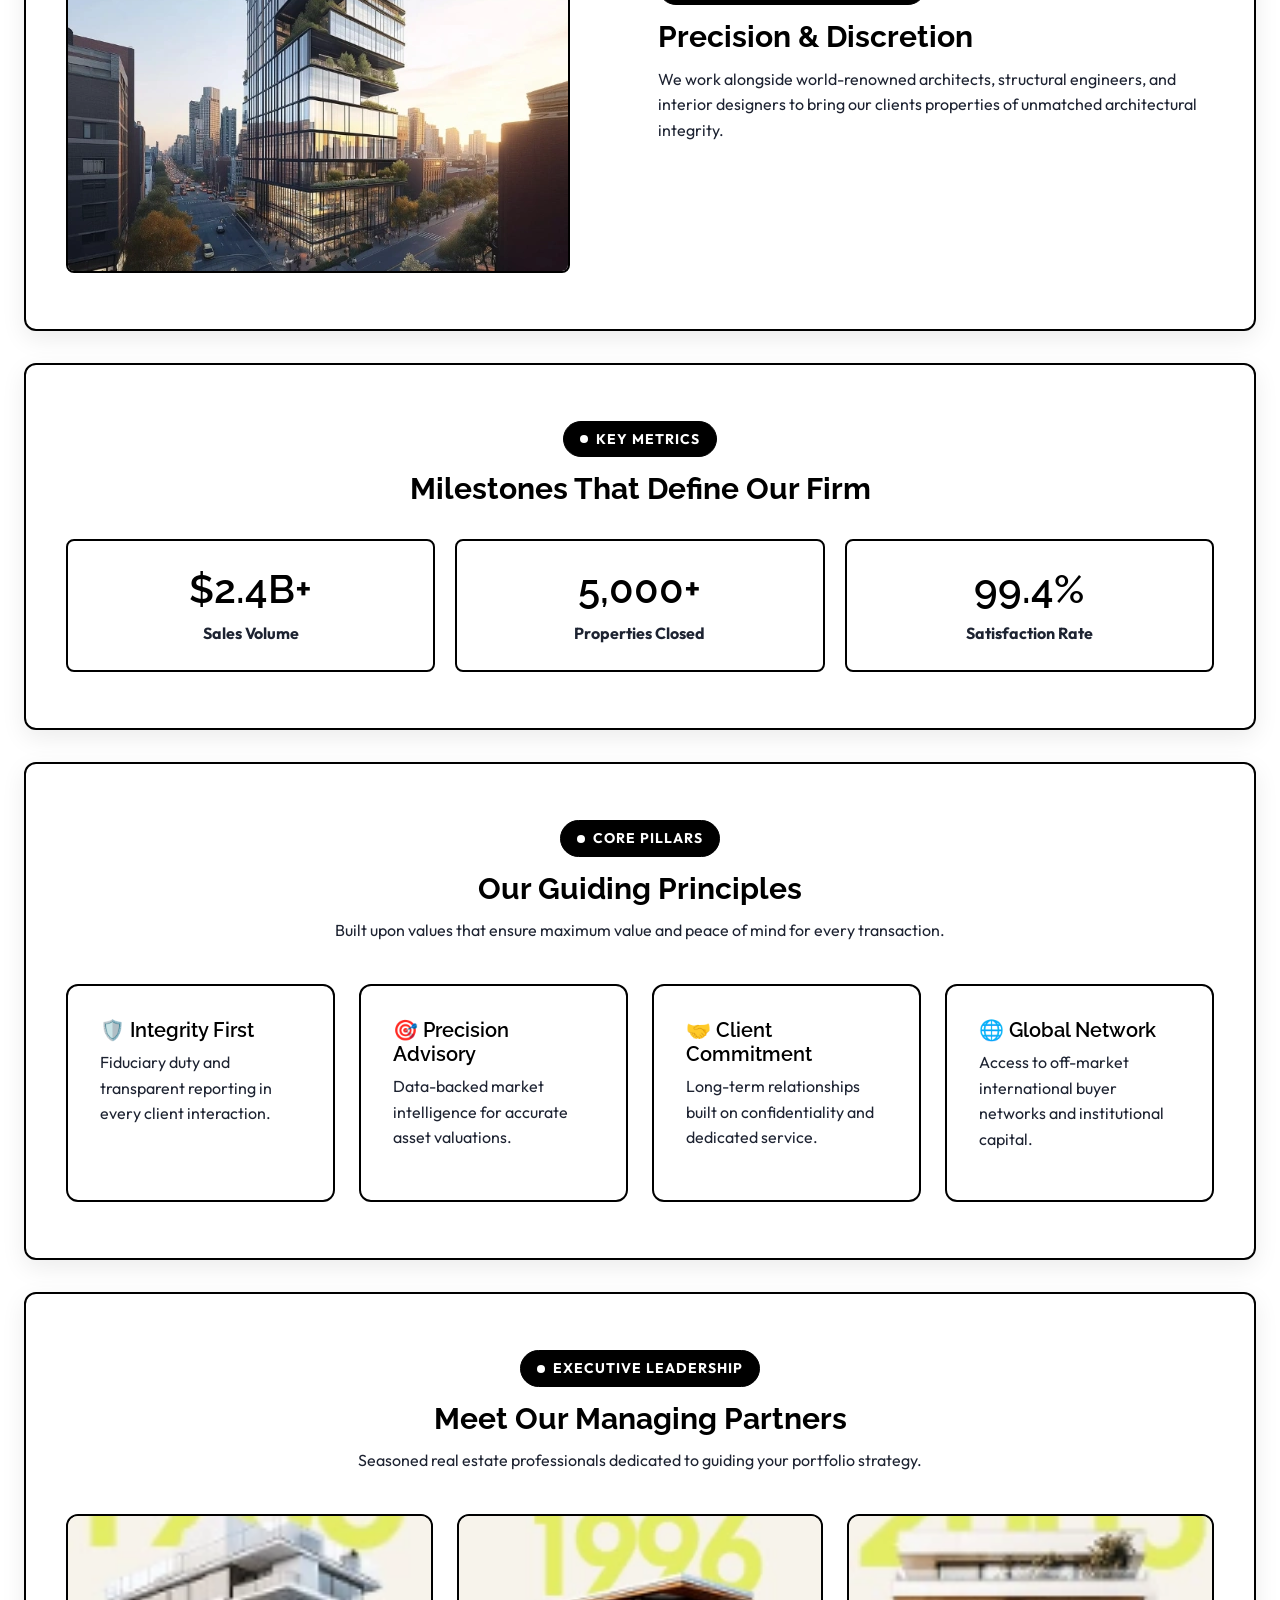
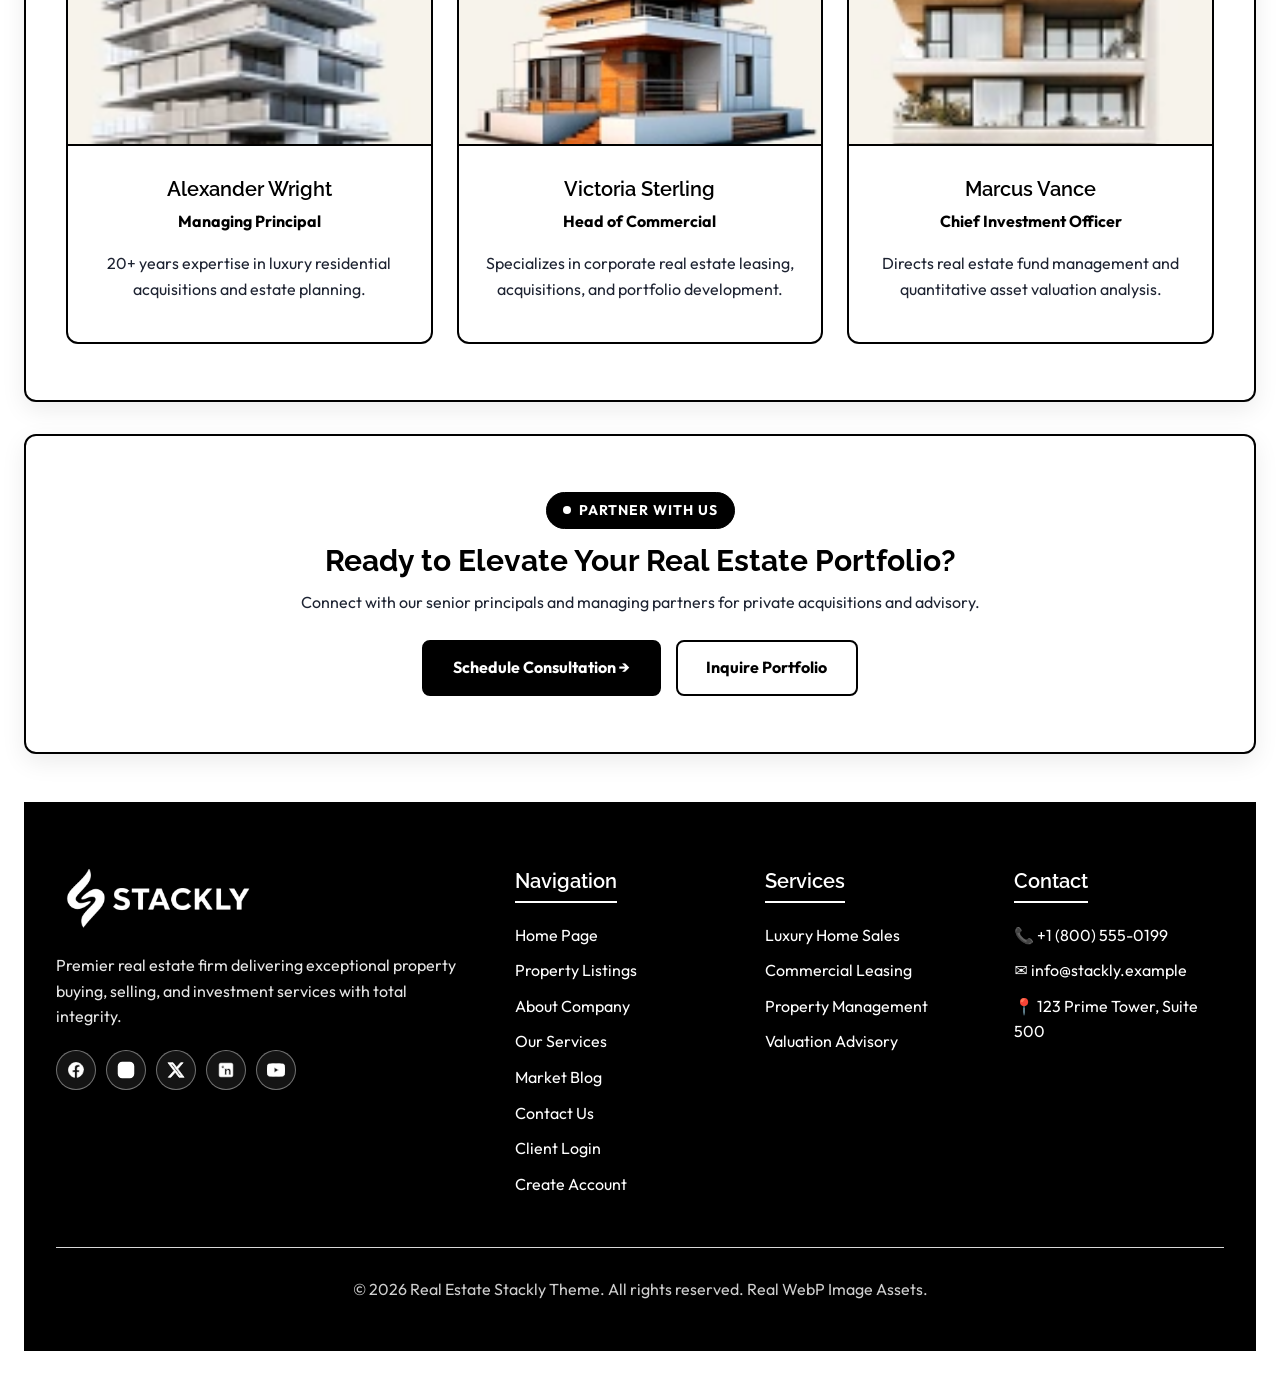
==== commit aa269ad0: "Add files via upload" ====
--- a/about.html
+++ b/about.html
@@ -193,7 +193,7 @@
             </div>
         </section>
 
-        <!-- SECTION 9: SITE FOOTER WITH logo_0895.webp -->
+        <!-- FOOTER WITH logo_0895.webp & SOCIAL ICONS LINKED TO 404 -->
         <footer class="site-footer">
             <div class="footer-container">
                 <div class="footer-col">
@@ -201,6 +201,35 @@
                         <img src="logo_0895.webp" alt="Stackly Real Estate Logo" class="footer-logo-img">
                     </a>
                     <p>Premier real estate firm delivering exceptional property buying, selling, and investment services with total integrity.</p>
+                    <div class="footer-social-links" aria-label="Social Media Links">
+                        <a href="404.html" class="footer-social-icon" aria-label="Follow Stackly Real Estate on Facebook" title="Facebook">
+                            <svg width="18" height="18" viewBox="0 0 24 24" fill="currentColor">
+                                <path d="M22 12c0-5.52-4.48-10-10-10S2 6.48 2 12c0 4.84 3.44 8.87 8 9.8V15H7v-3h3V9.5C10 6.46 11.82 5 14.5 5c1.28 0 2.63.23 2.63.23v2.89h-1.48c-1.5 0-1.97.93-1.97 1.88V12h3.25l-.52 3h-2.73v6.8c4.56-.93 8-4.96 8-9.8z"/>
+                            </svg>
+                        </a>
+                        <a href="404.html" class="footer-social-icon" aria-label="Follow Stackly Real Estate on Instagram" title="Instagram">
+                            <svg width="18" height="18" viewBox="0 0 24 24" fill="none" stroke="currentColor" stroke-width="2" stroke-linecap="round" stroke-linejoin="round">
+                                <rect x="2" y="2" width="20" height="20" rx="5" ry="5"></rect>
+                                <path d="M16 11.37A4 4 0 1 1 12.63 8 4 4 0 0 1 16 11.37z"></path>
+                                <line x1="17.5" y1="6.5" x2="17.51" y2="6.5"></line>
+                            </svg>
+                        </a>
+                        <a href="404.html" class="footer-social-icon" aria-label="Follow Stackly Real Estate on X (Twitter)" title="X (Twitter)">
+                            <svg width="18" height="18" viewBox="0 0 24 24" fill="currentColor">
+                                <path d="M18.244 2.25h3.308l-7.227 8.26 8.502 11.24H16.17l-5.214-6.817L4.99 21.75H1.68l7.73-8.835L1.254 2.25H8.08l4.713 6.231zm-1.161 17.52h1.833L7.084 4.126H5.117z"/>
+                            </svg>
+                        </a>
+                        <a href="404.html" class="footer-social-icon" aria-label="Follow Stackly Real Estate on LinkedIn" title="LinkedIn">
+                            <svg width="18" height="18" viewBox="0 0 24 24" fill="currentColor">
+                                <path d="M19 3a2 2 0 0 1 2 2v14a2 2 0 0 1-2 2H5a2 2 0 0 1-2-2V5a2 2 0 0 1 2-2h14m-.5 15.5v-5.3a3.26 3.26 0 0 0-3.26-3.26c-.85 0-1.84.52-2.28 1.3v-1.11h-2.79v8.37h2.79v-4.93c0-.77.62-1.4 1.39-1.4a1.4 1.4 0 0 1 1.4 1.4v4.93h2.75M6.46 10.9h2.78v8.37H6.46v-8.37M7.85 6.46c-.92 0-1.67.75-1.67 1.67s.75 1.67 1.67 1.67 1.67-.75 1.67-1.67-.75-1.67-1.67-1.67z"/>
+                            </svg>
+                        </a>
+                        <a href="404.html" class="footer-social-icon" aria-label="Follow Stackly Real Estate on YouTube" title="YouTube">
+                            <svg width="18" height="18" viewBox="0 0 24 24" fill="currentColor">
+                                <path d="M23.498 6.186a3.016 3.016 0 0 0-2.122-2.136C19.505 3.545 12 3.545 12 3.545s-7.505 0-9.377.505A3.017 3.017 0 0 0 .502 6.186C0 8.07 0 12 0 12s0 3.93.502 5.814a3.016 3.016 0 0 0 2.122 2.136c1.871.505 9.376.505 9.376.505s7.505 0 9.377-.505a3.015 3.015 0 0 0 2.122-2.136C24 15.93 24 12 24 12s0-3.93-.502-5.814zM9.545 15.568V8.432L15.818 12l-6.273 3.568z"/>
+                            </svg>
+                        </a>
+                    </div>
                 </div>
 
                 <div class="footer-col">
@@ -210,7 +239,10 @@
                         <li><a href="properties.html">Property Listings</a></li>
                         <li><a href="about.html">About Company</a></li>
                         <li><a href="services.html">Our Services</a></li>
+                        <li><a href="blog.html">Market Blog</a></li>
                         <li><a href="contact.html">Contact Us</a></li>
+                        <li><a href="login.html">Client Login</a></li>
+                        <li><a href="register.html">Create Account</a></li>
                     </ul>
                 </div>
 
@@ -235,7 +267,7 @@
             </div>
 
             <div class="footer-bottom">
-                <p>&copy; 2026 Real Estate Stackly Theme. All rights reserved. Real WebP Assets.</p>
+                <p>&copy; 2026 Real Estate Stackly Theme. All rights reserved. Real WebP Image Assets.</p>
             </div>
         </footer>
 
--- a/style.css
+++ b/style.css
@@ -777,6 +777,47 @@
 .footer-col a:hover {
   color: var(--color-white);
   text-decoration: underline;
+}
+
+/* Footer Social Icons */
+.footer-social-links {
+  display: flex;
+  align-items: center;
+  gap: 10px;
+  margin-top: 1.25rem;
+  flex-wrap: wrap;
+}
+
+.footer-social-icon {
+  display: inline-flex;
+  align-items: center;
+  justify-content: center;
+  width: 40px;
+  height: 40px;
+  border-radius: 50%;
+  border: 1.5px solid rgba(255, 255, 255, 0.4);
+  background-color: rgba(255, 255, 255, 0.08);
+  color: #ffffff;
+  transition: all 0.25s ease;
+  text-decoration: none !important;
+}
+
+.footer-social-icon:hover,
+.footer-social-icon:focus {
+  background-color: #ffffff;
+  color: #000000;
+  border-color: #ffffff;
+  transform: translateY(-3px);
+  box-shadow: 0 6px 18px rgba(255, 255, 255, 0.35);
+  text-decoration: none !important;
+}
+
+.footer-social-icon svg {
+  width: 18px;
+  height: 18px;
+  fill: currentColor;
+  stroke: currentColor;
+  transition: all 0.25s ease;
 }
 
 .footer-bottom {
